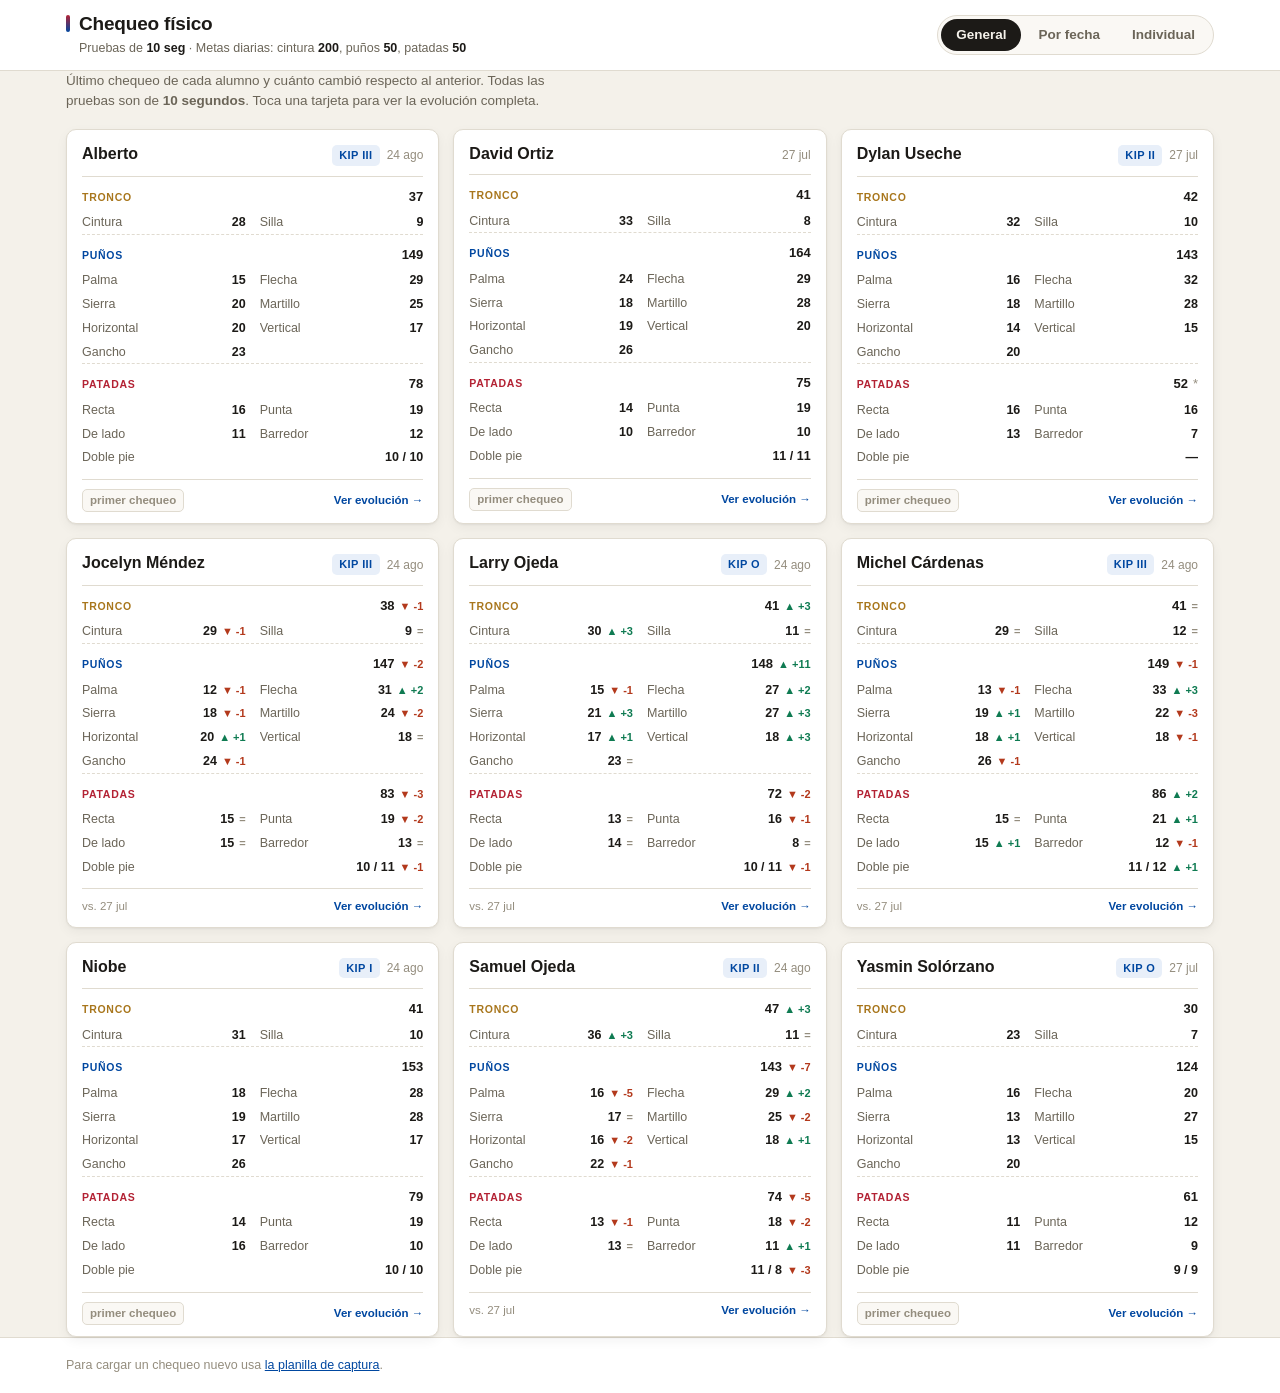
==== index.html @ 12c6a49c "first commit" ====
<!DOCTYPE html>
<html lang="es">
<head>
<meta charset="utf-8">
<meta name="viewport" content="width=device-width, initial-scale=1">
<title>Chequeo físico — Estadísticas</title>
<link rel="stylesheet" href="css/estilos.css">
<link rel="icon" href="data:image/svg+xml,<svg xmlns='http://www.w3.org/2000/svg' viewBox='0 0 32 32'><text y='26' font-size='26'>🥋</text></svg>">
</head>
<body>

<header class="cabecera">
  <div class="contenedor cabecera-fila">
    <div class="titulo">
      <h1>Chequeo físico</h1>
      <p class="subtitulo">
        Pruebas de <strong id="meta-duracion">10 seg</strong> ·
        Metas diarias: cintura <strong id="meta-cintura">200</strong>,
        puños <strong id="meta-punos">50</strong>,
        patadas <strong id="meta-patadas">50</strong>
      </p>
    </div>
    <nav id="pestanas" class="pestanas" aria-label="Vistas">
      <a href="#/general"     data-vista="general">General</a>
      <a href="#/fecha"       data-vista="fecha">Por fecha</a>
      <a href="#/individual"  data-vista="individual">Individual</a>
    </nav>
  </div>
</header>

<main id="vista" class="contenedor" role="main">
  <p class="cargando">Cargando…</p>
</main>

<footer class="pie">
  <div class="contenedor">
    <p>
      Para cargar un chequeo nuevo usa <a href="capturar.html">la planilla de captura</a>.
    </p>
  </div>
</footer>

<script src="js/config.js"></script>
<script src="js/datos.js"></script>
<script src="js/calculos.js"></script>
<script src="js/grafico.js"></script>
<script src="js/app.js"></script>
</body>
</html>
---- css/estilos.css ----
/* ===========================================================================
   Chequeo físico — estilos
   Paleta clara por defecto, oscura si el sistema la pide.
   Los números usan cifras tabulares: en una planilla las columnas tienen que
   alinearse verticalmente o no se pueden comparar de un vistazo.
   =========================================================================== */

:root {
  --fondo:        #f4f1ea;
  --superficie:   #ffffff;
  --superficie-2: #faf8f4;
  --borde:        #e0dbd0;
  --borde-fuerte: #c9c2b4;
  --texto:        #1c1a17;
  --texto-suave:  #6b6558;
  --texto-tenue:  #948d7e;

  --acento:       #0047a0;
  --acento-claro: #e8eff9;

  --sube:  #0f7b52;
  --baja:  #b3391c;
  --igual: #948d7e;

  --tronco:  #a8761c;
  --punos:   #0047a0;
  --patadas: #b32234;

  --sombra: 0 1px 2px rgba(28,26,23,.05), 0 4px 12px rgba(28,26,23,.05);
  --radio: 10px;
  --ancho: 1180px;

  --fuente: -apple-system, BlinkMacSystemFont, "Segoe UI", Roboto,
            "Helvetica Neue", Arial, sans-serif;
}

@media (prefers-color-scheme: dark) {
  :root {
    --fondo:        #17161a;
    --superficie:   #201f24;
    --superficie-2: #26252b;
    --borde:        #34323a;
    --borde-fuerte: #46434d;
    --texto:        #ecebe8;
    --texto-suave:  #a5a19a;
    --texto-tenue:  #78746d;

    --acento:       #7aa8ee;
    --acento-claro: #1e2a3d;

    --sube:  #4cc38a;
    --baja:  #f0714f;
    --igual: #78746d;

    --tronco:  #d7a34a;
    --punos:   #7aa8ee;
    --patadas: #ea6b7c;

    --sombra: 0 1px 2px rgba(0,0,0,.3), 0 4px 14px rgba(0,0,0,.25);
  }
}

* { box-sizing: border-box; }

html { -webkit-text-size-adjust: 100%; }

body {
  margin: 0;
  background: var(--fondo);
  color: var(--texto);
  font-family: var(--fuente);
  font-size: 15px;
  line-height: 1.5;
  overflow-x: hidden;            /* la página nunca hace scroll lateral */
}

h1, h2, h3, h4 { margin: 0; line-height: 1.25; font-weight: 650; }
a { color: var(--acento); }

.contenedor {
  max-width: var(--ancho);
  margin: 0 auto;
  padding: 0 16px;
}

/* --- cabecera ------------------------------------------------------------ */

.cabecera {
  background: var(--superficie);
  border-bottom: 1px solid var(--borde);
  position: sticky;
  top: 0;
  z-index: 20;
}

.cabecera-fila {
  display: flex;
  flex-wrap: wrap;
  align-items: center;
  justify-content: space-between;
  gap: 12px;
  padding-top: 12px;
  padding-bottom: 12px;
}

.titulo h1 {
  font-size: 19px;
  letter-spacing: -0.01em;
}

.titulo h1::before {
  content: "";
  display: inline-block;
  width: 4px;
  height: 17px;
  margin-right: 9px;
  vertical-align: -2px;
  border-radius: 2px;
  background: linear-gradient(180deg, var(--patadas), var(--acento));
}

.subtitulo {
  margin: 3px 0 0 13px;
  font-size: 12.5px;
  color: var(--texto-suave);
}

.subtitulo strong {
  color: var(--texto);
  font-variant-numeric: tabular-nums;
}

/* --- pestañas ------------------------------------------------------------ */

.pestanas {
  display: flex;
  gap: 2px;
  background: var(--superficie-2);
  border: 1px solid var(--borde);
  border-radius: 999px;
  padding: 3px;
}

.pestanas a {
  padding: 6px 15px;
  border-radius: 999px;
  font-size: 13.5px;
  font-weight: 550;
  color: var(--texto-suave);
  text-decoration: none;
  white-space: nowrap;
  transition: background .15s, color .15s;
}

.pestanas a:hover { color: var(--texto); }

.pestanas a.activa {
  background: var(--texto);
  color: var(--fondo);
}

/* --- main ---------------------------------------------------------------- */

main { padding-top: 22px; padding-bottom: 48px; }

.intro p, .nota {
  margin: 0 0 18px;
  color: var(--texto-suave);
  font-size: 13.5px;
  max-width: 68ch;
}

.nota { margin-top: 14px; }
.cargando { color: var(--texto-tenue); }

.controles {
  display: flex;
  align-items: center;
  flex-wrap: wrap;
  gap: 10px;
  margin-bottom: 18px;
}

.controles label {
  font-size: 12px;
  font-weight: 600;
  text-transform: uppercase;
  letter-spacing: .05em;
  color: var(--texto-tenue);
}

.controles select {
  font: inherit;
  font-weight: 550;
  padding: 7px 11px;
  border-radius: 8px;
  border: 1px solid var(--borde-fuerte);
  background: var(--superficie);
  color: var(--texto);
  max-width: 100%;
}

.conteo {
  font-size: 13px;
  color: var(--texto-suave);
  padding: 4px 10px;
  background: var(--superficie-2);
  border: 1px solid var(--borde);
  border-radius: 999px;
}

/* --- vista general: tarjetas --------------------------------------------- */

.rejilla-tarjetas {
  display: grid;
  grid-template-columns: repeat(auto-fill, minmax(330px, 1fr));
  gap: 14px;
}

.tarjeta {
  background: var(--superficie);
  border: 1px solid var(--borde);
  border-radius: var(--radio);
  box-shadow: var(--sombra);
  padding: 14px 15px 11px;
  cursor: pointer;
  transition: border-color .15s, transform .15s, box-shadow .15s;
}

.tarjeta:hover,
.tarjeta:focus-visible {
  border-color: var(--acento);
  transform: translateY(-2px);
  outline: none;
  box-shadow: 0 2px 4px rgba(0,0,0,.06), 0 10px 24px rgba(0,0,0,.09);
}

.tarjeta-cab {
  display: flex;
  align-items: baseline;
  justify-content: space-between;
  gap: 10px;
  padding-bottom: 10px;
  border-bottom: 1px solid var(--borde);
}

.tarjeta-cab h3 { font-size: 16px; }

.tarjeta-meta {
  display: flex;
  align-items: center;
  gap: 7px;
  flex-shrink: 0;
}

.kup {
  font-size: 11px;
  font-weight: 700;
  letter-spacing: .04em;
  padding: 2px 7px;
  border-radius: 5px;
  background: var(--acento-claro);
  color: var(--acento);
  white-space: nowrap;
}

.fecha { font-size: 12px; color: var(--texto-tenue); white-space: nowrap; }

/* grupos dentro de la tarjeta */

.grupo { padding: 10px 0 2px; }
.grupo + .grupo { border-top: 1px dashed var(--borde); }

.grupo-cab {
  display: flex;
  align-items: baseline;
  justify-content: space-between;
  margin-bottom: 7px;
}

.grupo-cab h4 {
  font-size: 10.5px;
  font-weight: 700;
  text-transform: uppercase;
  letter-spacing: .07em;
}

.grupo-tronco  .grupo-cab h4 { color: var(--tronco); }
.grupo-punos   .grupo-cab h4 { color: var(--punos); }
.grupo-patadas .grupo-cab h4 { color: var(--patadas); }

.grupo-total {
  font-size: 13px;
  font-weight: 650;
  font-variant-numeric: tabular-nums;
  display: inline-flex;
  align-items: baseline;
  gap: 5px;
}

/* Ancho mínimo pensado para que "Horizontal 20 ▲ +1" quepa entero: si el
   nombre se corta, la tarjeta deja de servir para leer de un vistazo. */
.ejercicios {
  display: grid;
  grid-template-columns: repeat(auto-fill, minmax(132px, 1fr));
  gap: 5px 14px;
}

/* Los bilaterales muestran dos cifras ("10 / 11") y necesitan doble ancho. */
.ejercicio-doble { grid-column: span 2; }

.ejercicio {
  display: flex;
  align-items: baseline;
  gap: 5px;
  font-size: 12.5px;
  min-width: 0;
}

.ej-nombre {
  color: var(--texto-suave);
  overflow: hidden;
  text-overflow: ellipsis;
  white-space: nowrap;
  flex: 1 1 auto;
}

.ej-valor {
  font-weight: 650;
  font-variant-numeric: tabular-nums;
  flex-shrink: 0;
}

/* variación */

.delta {
  font-size: 11px;
  font-weight: 650;
  font-variant-numeric: tabular-nums;
  white-space: nowrap;
  flex-shrink: 0;
}

.delta-sube  { color: var(--sube); }
.delta-baja  { color: var(--baja); }
.delta-igual { color: var(--igual); }
.delta-nulo  { display: none; }

.parcial { color: var(--texto-tenue); font-weight: 400; }

.tarjeta-pie {
  display: flex;
  align-items: center;
  justify-content: space-between;
  gap: 10px;
  margin-top: 10px;
  padding-top: 9px;
  border-top: 1px solid var(--borde);
  font-size: 11.5px;
  color: var(--texto-tenue);
}

.etiqueta-nuevo {
  padding: 2px 7px;
  border-radius: 5px;
  background: var(--superficie-2);
  border: 1px solid var(--borde);
  font-weight: 600;
}

.ver-mas { color: var(--acento); font-weight: 600; }

/* --- tablas -------------------------------------------------------------- */

/* El scroll lateral vive aquí dentro, nunca en el body. */
.tabla-scroll {
  overflow-x: auto;
  background: var(--superficie);
  border: 1px solid var(--borde);
  border-radius: var(--radio);
  box-shadow: var(--sombra);
  -webkit-overflow-scrolling: touch;
}

table {
  border-collapse: collapse;
  width: 100%;
  font-size: 13px;
  font-variant-numeric: tabular-nums;
}

th, td {
  padding: 7px 9px;
  text-align: right;
  white-space: nowrap;
  border-bottom: 1px solid var(--borde);
}

thead th {
  position: sticky;
  top: 0;
  background: var(--superficie-2);
  font-size: 11px;
  font-weight: 650;
  color: var(--texto-suave);
  z-index: 2;
}

.planilla thead tr:first-child th { top: 0; }
.planilla thead tr:nth-child(2) th { top: 29px; }

.th-grupo {
  text-align: center;
  text-transform: uppercase;
  letter-spacing: .06em;
  border-bottom: 2px solid currentColor;
}

.th-grupo.grupo-tronco  { color: var(--tronco); }
.th-grupo.grupo-punos   { color: var(--punos); }
.th-grupo.grupo-patadas { color: var(--patadas); }

/* Primera columna fija: sin esto la tabla de 14 columnas es ilegible en móvil. */
.col-alumno, .col-ejercicio {
  position: sticky;
  left: 0;
  z-index: 3;
  text-align: left;
  background: var(--superficie);
  border-right: 1px solid var(--borde);
  min-width: 132px;
}

thead .col-alumno, thead .col-ejercicio { z-index: 4; background: var(--superficie-2); }
tbody tr:hover td { background: var(--superficie-2); }
tbody tr:hover .col-alumno { background: var(--superficie-2); }

.col-alumno a { text-decoration: none; font-weight: 600; color: var(--texto); }
.col-alumno a:hover { color: var(--acento); text-decoration: underline; }

.kup-mini {
  margin-left: 6px;
  font-size: 10px;
  font-weight: 700;
  color: var(--acento);
  background: var(--acento-claro);
  padding: 1px 5px;
  border-radius: 4px;
}

td.mejor {
  font-weight: 700;
  color: var(--sube);
  background: color-mix(in srgb, var(--sube) 9%, transparent);
}

td.vacio { color: var(--texto-tenue); }

tfoot th, tfoot td {
  background: var(--superficie-2);
  font-weight: 650;
  color: var(--texto-suave);
  border-bottom: none;
  border-top: 2px solid var(--borde-fuerte);
}

tfoot .col-alumno { background: var(--superficie-2); }

/* histórico individual */

.historico th[scope="row"] { text-align: left; font-weight: 500; color: var(--texto-suave); }

.fila-grupo th {
  text-align: left;
  font-size: 10.5px;
  font-weight: 700;
  text-transform: uppercase;
  letter-spacing: .07em;
  background: var(--superficie-2);
  padding-top: 10px;
  padding-bottom: 6px;
  position: sticky;
  left: 0;
}

.grupo-tronco  .fila-grupo th { color: var(--tronco); }
.grupo-punos   .fila-grupo th { color: var(--punos); }
.grupo-patadas .fila-grupo th { color: var(--patadas); }

.fila-total th, .fila-total td {
  font-weight: 700;
  border-bottom: 2px solid var(--borde-fuerte);
}
.fila-total th[scope="row"] { color: var(--texto); }

/* --- ficha individual ---------------------------------------------------- */

.ficha { margin-bottom: 16px; }
.ficha h2 { font-size: 24px; letter-spacing: -0.015em; }

.ficha-meta {
  display: flex;
  align-items: center;
  gap: 10px;
  flex-wrap: wrap;
  margin-top: 5px;
  font-size: 13px;
  color: var(--texto-suave);
}

/* --- gráficas ------------------------------------------------------------ */

.bloque-graficas { margin-top: 28px; }

.bloque-graficas h3 {
  font-size: 11px;
  font-weight: 700;
  text-transform: uppercase;
  letter-spacing: .08em;
  margin-bottom: 10px;
  padding-bottom: 6px;
  border-bottom: 2px solid currentColor;
}

.bloque-graficas.grupo-tronco  h3 { color: var(--tronco); }
.bloque-graficas.grupo-punos   h3 { color: var(--punos); }
.bloque-graficas.grupo-patadas h3 { color: var(--patadas); }

.rejilla-graficas {
  display: grid;
  grid-template-columns: repeat(auto-fill, minmax(230px, 1fr));
  gap: 12px;
}

.grafico-caja {
  margin: 0;
  padding: 10px 10px 6px;
  background: var(--superficie);
  border: 1px solid var(--borde);
  border-radius: var(--radio);
  box-shadow: var(--sombra);
}

.grafico-caja figcaption {
  font-size: 12px;
  font-weight: 650;
  color: var(--texto-suave);
  margin-bottom: 2px;
}

.grafico { width: 100%; height: auto; display: block; overflow: visible; }

.g-rejilla { stroke: var(--borde); stroke-width: 1; }

.g-eje {
  fill: var(--texto-tenue);
  font-size: 8.5px;
  font-family: var(--fuente);
  font-variant-numeric: tabular-nums;
}

.g-linea {
  fill: none;
  stroke: var(--acento);
  stroke-width: 2;
  stroke-linecap: round;
  stroke-linejoin: round;
}

.g-punto { fill: var(--acento); stroke: var(--superficie); stroke-width: 1.5; }

.g-valor {
  fill: var(--texto);
  font-size: 10px;
  font-weight: 700;
  font-family: var(--fuente);
  font-variant-numeric: tabular-nums;
}

/* doble pie: una línea por pierna */
.g-linea.g-der, .g-punto.g-der { stroke: var(--patadas); }
.g-punto.g-der { fill: var(--patadas); stroke: var(--superficie); }
.g-valor.g-der { fill: var(--patadas); }

.g-linea.g-izq, .g-punto.g-izq { stroke: var(--acento); }
.g-punto.g-izq { fill: var(--acento); stroke: var(--superficie); }
.g-valor.g-izq { fill: var(--acento); }

.g-leyenda {
  display: flex;
  gap: 12px;
  font-size: 10.5px;
  font-weight: 600;
  margin-top: 2px;
}

.g-leyenda span { display: inline-flex; align-items: center; gap: 4px; }

.g-leyenda span::before {
  content: "";
  width: 9px;
  height: 2.5px;
  border-radius: 2px;
  background: currentColor;
}

.g-leyenda .g-der { color: var(--patadas); }
.g-leyenda .g-izq { color: var(--acento); }

.sin-datos {
  margin: 14px 0;
  font-size: 12px;
  color: var(--texto-tenue);
  text-align: center;
}

/* --- pie ----------------------------------------------------------------- */

.pie {
  border-top: 1px solid var(--borde);
  padding: 18px 0;
  font-size: 12.5px;
  color: var(--texto-tenue);
  background: var(--superficie);
}

.pie p { margin: 0; }

code {
  font-family: ui-monospace, SFMono-Regular, Menlo, monospace;
  font-size: .92em;
  padding: 1px 5px;
  border-radius: 4px;
  background: var(--superficie-2);
  border: 1px solid var(--borde);
}

/* --- móvil --------------------------------------------------------------- */

@media (max-width: 720px) {
  .cabecera-fila { padding-bottom: 10px; }
  .titulo h1 { font-size: 17px; }
  .subtitulo { font-size: 11.5px; }
  .pestanas { width: 100%; justify-content: space-between; }
  .pestanas a { flex: 1; text-align: center; padding: 7px 8px; }
  .rejilla-tarjetas { grid-template-columns: 1fr; }
  .rejilla-graficas { grid-template-columns: 1fr 1fr; }
  .col-alumno, .col-ejercicio { min-width: 108px; }
  th, td { padding: 6px 7px; }
}

@media (max-width: 400px) {
  .rejilla-graficas { grid-template-columns: 1fr; }
}

@media (prefers-reduced-motion: reduce) {
  * { transition: none !important; }
  .tarjeta:hover { transform: none; }
}
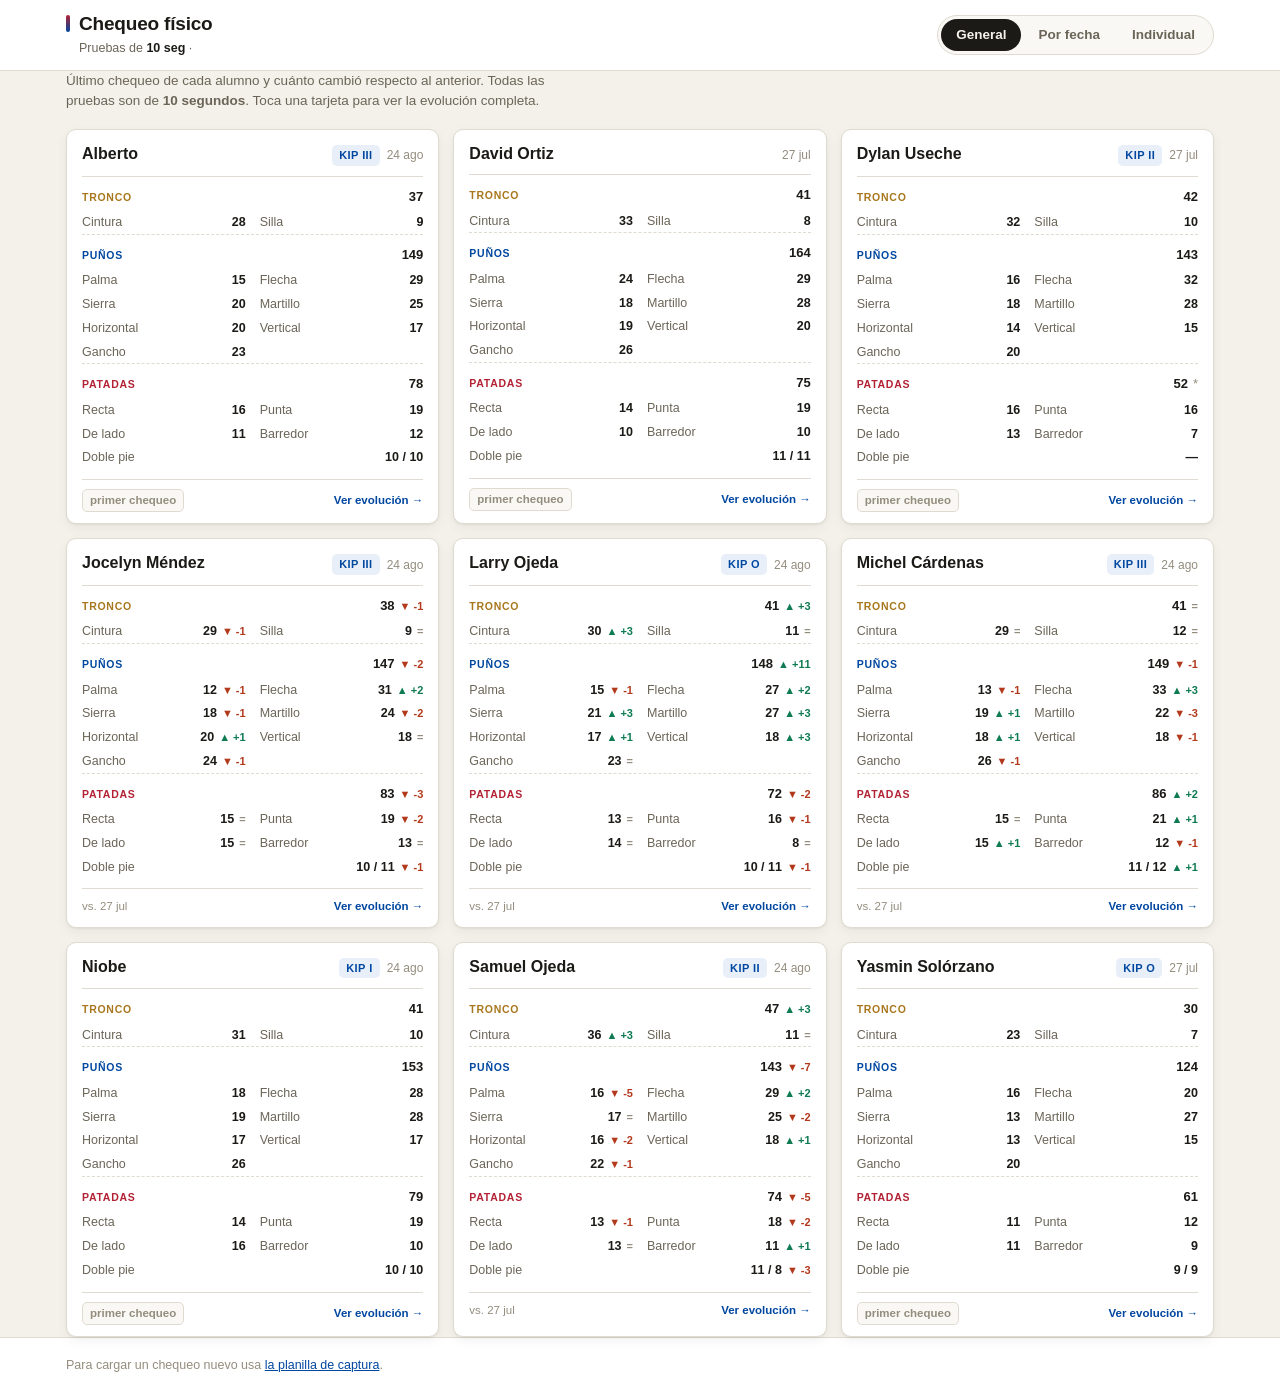
==== commit 230b07a2: "ajuste index" ====
--- a/index.html
+++ b/index.html
@@ -15,9 +15,6 @@
       <h1>Chequeo físico</h1>
       <p class="subtitulo">
         Pruebas de <strong id="meta-duracion">10 seg</strong> ·
-        Metas diarias: cintura <strong id="meta-cintura">200</strong>,
-        puños <strong id="meta-punos">50</strong>,
-        patadas <strong id="meta-patadas">50</strong>
       </p>
     </div>
     <nav id="pestanas" class="pestanas" aria-label="Vistas">
